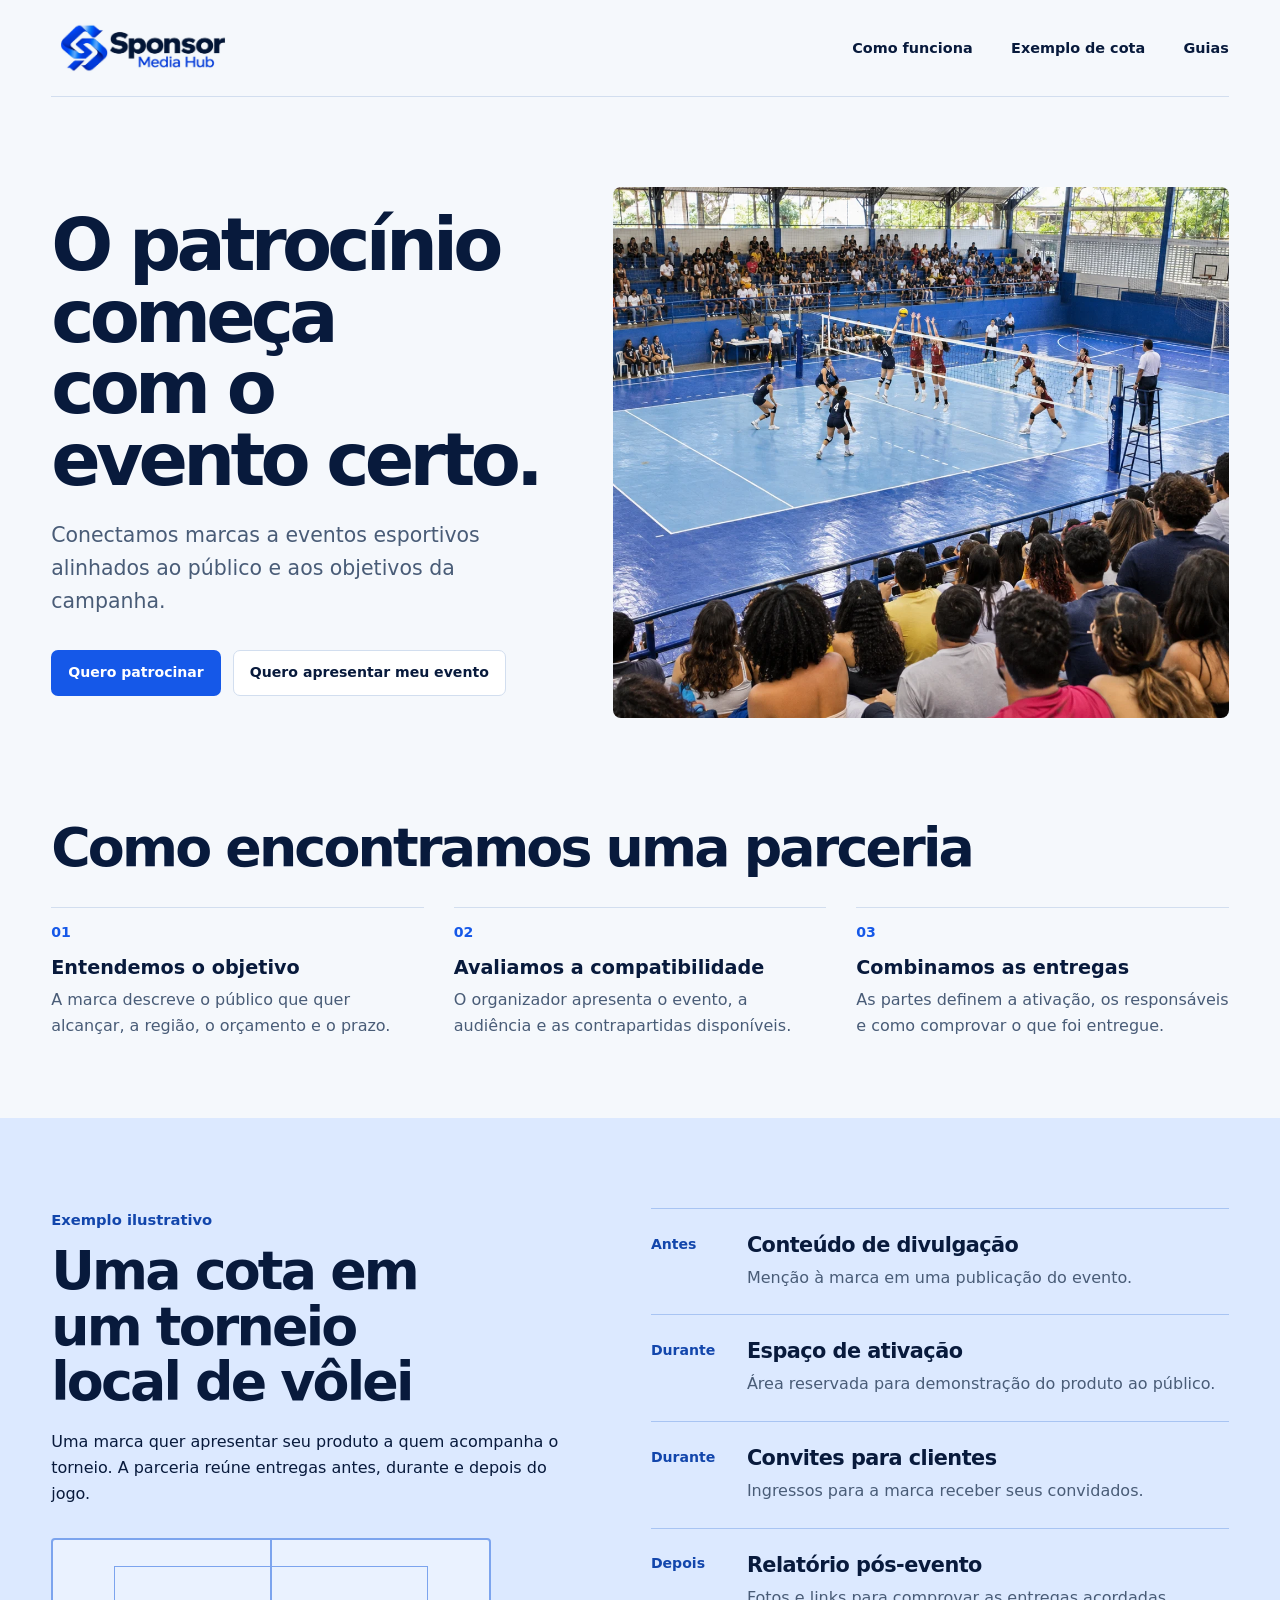
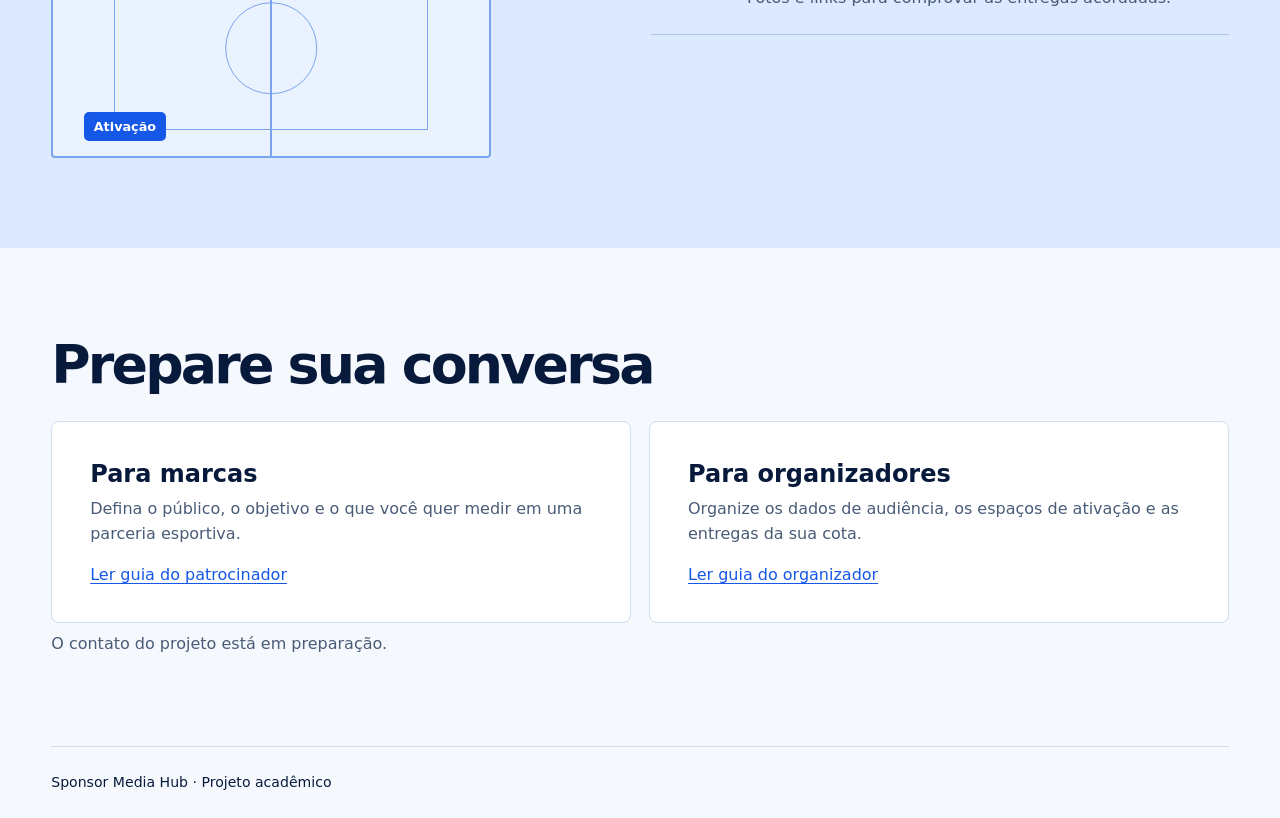
==== index.html @ 868feae4 "Create Sponsor Media Hub academic landing page" ====
<!doctype html>
<html lang="pt-BR">
<head>
  <meta charset="utf-8">
  <meta name="viewport" content="width=device-width, initial-scale=1">
  <meta name="description" content="Projeto acadêmico que aproxima marcas e organizadores de eventos esportivos com objetivos compatíveis.">
  <meta property="og:title" content="Sponsor Media Hub">
  <meta property="og:description" content="Conectamos marcas a eventos esportivos alinhados aos seus objetivos.">
  <meta name="theme-color" content="#f5f8fc">
  <title>Sponsor Media Hub | Patrocínio esportivo</title>
  <link rel="icon" href="assets/logo.jpg" type="image/jpeg">
  <link rel="stylesheet" href="styles.css">
  <script src="config.js" defer></script>
  <script src="site.js" defer></script>
</head>
<body>
  <a class="skip" href="#conteudo">Ir para o conteúdo</a>
  <header class="top">
    <a href="./" aria-label="Sponsor Media Hub, início"><img src="assets/logo.jpg" alt="Sponsor Media Hub"></a>
    <nav aria-label="Navegação principal">
      <a href="#como">Como funciona</a><a href="#cota">Exemplo de cota</a><a href="#guias">Guias</a>
    </nav>
  </header>
  <main id="conteudo">
    <section class="hero wrap" aria-labelledby="titulo">
      <div class="hero-copy">
        <h1>O patrocínio começa com o evento certo.</h1>
        <p>Conectamos marcas a eventos esportivos alinhados ao público e aos objetivos da campanha.</p>
        <div class="actions">
          <a class="button primary" href="#patrocinador">Quero patrocinar</a>
          <a class="button secondary" href="#organizador">Quero apresentar meu evento</a>
        </div>
      </div>
      <figure class="hero-photo">
        <img src="assets/volei.webp" alt="Partida de vôlei em uma quadra coberta, com público nas arquibancadas" width="1200" height="800" fetchpriority="high">
      </figure>
    </section>

    <section class="how wrap" id="como">
      <h2>Como encontramos uma parceria</h2>
      <ol class="steps">
        <li><strong>Entendemos o objetivo</strong><p>A marca descreve o público que quer alcançar, a região, o orçamento e o prazo.</p></li>
        <li><strong>Avaliamos a compatibilidade</strong><p>O organizador apresenta o evento, a audiência e as contrapartidas disponíveis.</p></li>
        <li><strong>Combinamos as entregas</strong><p>As partes definem a ativação, os responsáveis e como comprovar o que foi entregue.</p></li>
      </ol>
    </section>

    <section class="sample" id="cota" aria-labelledby="cota-titulo">
      <div class="wrap sample-grid">
        <div>
          <p class="label">Exemplo ilustrativo</p>
          <h2 id="cota-titulo">Uma cota em um torneio local de vôlei</h2>
          <p>Uma marca quer apresentar seu produto a quem acompanha o torneio. A parceria reúne entregas antes, durante e depois do jogo.</p>
          <div class="court" aria-hidden="true"><span>Ativação</span></div>
        </div>
        <ol class="deliverables">
          <li><span>Antes</span><div><h3>Conteúdo de divulgação</h3><p>Menção à marca em uma publicação do evento.</p></div></li>
          <li><span>Durante</span><div><h3>Espaço de ativação</h3><p>Área reservada para demonstração do produto ao público.</p></div></li>
          <li><span>Durante</span><div><h3>Convites para clientes</h3><p>Ingressos para a marca receber seus convidados.</p></div></li>
          <li><span>Depois</span><div><h3>Relatório pós-evento</h3><p>Fotos e links para comprovar as entregas acordadas.</p></div></li>
        </ol>
      </div>
    </section>

    <section class="wrap guides" id="guias">
      <h2>Prepare sua conversa</h2>
      <div class="guide-grid">
        <article id="patrocinador">
          <h3>Para marcas</h3>
          <p>Defina o público, o objetivo e o que você quer medir em uma parceria esportiva.</p>
          <div class="actions"><a href="guia-patrocinador.html">Ler guia do patrocinador</a><a class="button primary" data-whatsapp="patrocinador" hidden>Conversar no WhatsApp</a></div>
        </article>
        <article id="organizador">
          <h3>Para organizadores</h3>
          <p>Organize os dados de audiência, os espaços de ativação e as entregas da sua cota.</p>
          <div class="actions"><a href="guia-organizador.html">Ler guia do organizador</a><a class="button primary" data-whatsapp="organizador" hidden>Conversar no WhatsApp</a></div>
        </article>
      </div>
      <p id="contact-status" hidden>O contato do projeto está em preparação.</p>
    </section>
  </main>
  <footer class="wrap">
    <p>Sponsor Media Hub · Projeto acadêmico</p>
    <div><a id="instagram" hidden>Instagram</a><button type="button" id="preferences" hidden>Preferências de privacidade</button></div>
  </footer>

  <dialog id="privacy" aria-labelledby="privacy-title">
    <form method="dialog">
      <h2 id="privacy-title">Preferências de privacidade</h2>
      <p>Você pode permitir ferramentas de análise e publicidade. O conteúdo e os links funcionam com qualquer escolha.</p>
      <label><input type="checkbox" name="analytics"> Análise de uso (Google Analytics e Microsoft Clarity)</label>
      <label><input type="checkbox" name="marketing"> Publicidade (Meta Pixel)</label>
      <div class="actions">
        <button value="reject" class="button secondary">Recusar opcionais</button>
        <button value="save" class="button primary">Salvar preferências</button>
      </div>
    </form>
  </dialog>
</body>
</html>
---- styles.css ----
:root{color-scheme:light;--paper:#f5f8fc;--navy:#081a3c;--blue:#1558e8;--ice:#dce9ff;--muted:#495c77;--line:#d2deef;--white:#fff;font-family:Inter,system-ui,sans-serif;color:var(--navy);background:var(--paper)}
*,*::before,*::after{box-sizing:border-box}
body{margin:0}
[hidden]{display:none!important}
a{color:var(--blue);text-underline-offset:.2em}
a:focus-visible,button:focus-visible{outline:3px solid var(--blue);outline-offset:5px}
img{display:block;width:100%;height:auto}
button{font:inherit;cursor:pointer}
h1,h2,h3,p,figure{margin:0}
p{line-height:1.6}
section,article{scroll-margin-top:1rem}
.wrap,.top{width:min(1344px,calc(100% - 8vw));margin-inline:auto}
.skip{position:absolute;top:1rem;left:1rem;z-index:2;background:white;padding:1rem;transform:translateY(-200%)}
.skip:focus{transform:none}
.top{display:flex;justify-content:space-between;align-items:center;gap:1rem;min-height:86px;border-bottom:1px solid var(--line)}
.top img{width:184px;mix-blend-mode:multiply}
.top nav{display:flex;gap:clamp(12px,3vw,42px);flex-wrap:wrap}
.top nav a{color:var(--navy);font-size:.9rem;font-weight:650;text-decoration:none}
.hero{display:grid;grid-template-columns:.9fr 1.1fr;gap:clamp(24px,4.5vw,72px);align-items:center;padding-block:clamp(48px,7vw,110px)}
h1{font-size:clamp(2.8rem,5.7vw,5.75rem);line-height:.98;letter-spacing:-.066em;max-width:10ch;text-wrap:balance}
h2{font-size:clamp(2rem,4.2vw,4rem);line-height:1.03;letter-spacing:-.052em;text-wrap:balance}
.hero p{font-size:clamp(1.04rem,1.6vw,1.3rem);margin-block:24px 32px;max-width:36ch;color:var(--muted)}
.hero-photo{background:var(--ice);border-radius:8px;overflow:hidden;aspect-ratio:1.16}
.hero-photo img{height:100%;object-fit:cover}
.actions{display:flex;align-items:center;flex-wrap:wrap;gap:12px}
.button{display:inline-flex;align-items:center;justify-content:center;padding:12px 16px;border:1px solid transparent;border-radius:7px;font-weight:700;text-decoration:none;font-size:.88rem;line-height:1.3;min-height:46px;text-align:center}
.primary{background:var(--blue);color:white}
.primary:hover{background:#1046bc}
.secondary{color:var(--navy);background:var(--white);border-color:var(--line)}
.secondary:hover{border-color:var(--blue)}
.how{padding-block:12px 80px}
.steps{display:grid;grid-template-columns:repeat(3,1fr);gap:30px;margin:32px 0 0;padding:0;list-style:none;counter-reset:step}
.steps li{counter-increment:step;border-top:1px solid var(--line);padding-top:16px}
.steps li::before{content:"0" counter(step);display:block;color:var(--blue);font-size:.88rem;font-weight:800;margin-bottom:16px}
.steps strong{font-size:1.2rem}
.steps p,.deliverables p,.guides p{margin-top:8px;color:var(--muted)}
.sample{background:var(--ice);padding-block:clamp(48px,7vw,100px)}
.sample-grid{display:grid;grid-template-columns:.95fr 1.05fr;gap:clamp(28px,6vw,95px)}
.sample h2{margin:12px 0 20px}
.sample .label{color:#1246ac;font-weight:750;font-size:.92rem}
.court{position:relative;width:min(100%,440px);aspect-ratio:2;margin-top:32px;border:2px solid #7ca4ee;border-radius:4px;background:linear-gradient(90deg,transparent calc(50% - 1px),#7ca4ee 0,#7ca4ee calc(50% + 1px),transparent 0),#eaf2ff}
.court::before{content:"";position:absolute;inset:12% 14%;border:1px solid #7ca4ee}
.court::after{content:"";position:absolute;left:50%;top:50%;width:21%;aspect-ratio:1;border:1px solid #7ca4ee;border-radius:50%;translate:-50% -50%}
.court span{position:absolute;left:7%;bottom:7%;background:var(--blue);color:white;padding:7px 10px;border-radius:5px;font-size:.8rem;font-weight:750}
.deliverables{list-style:none;padding:0;margin:0}
.deliverables li{display:grid;grid-template-columns:82px 1fr;gap:14px;padding:24px 0;border-top:1px solid #a8c4f3}
.deliverables li:last-child{border-bottom:1px solid #a8c4f3}
.deliverables span{color:#1246ac;font-size:.88rem;font-weight:750;padding-top:.2em}
.deliverables h3{font-size:1.3rem;letter-spacing:-.025em}
.guides{padding-block:clamp(48px,7vw,100px)}
.guide-grid{display:grid;grid-template-columns:1fr 1fr;gap:18px;margin-top:28px}
.guides article{background:white;border:1px solid var(--line);border-radius:8px;padding:clamp(20px,3vw,38px)}
.guides h3{font-size:1.5rem}
.guides .actions{margin-top:18px}
footer{display:flex;justify-content:space-between;gap:12px;flex-wrap:wrap;padding:24px 0;border-top:1px solid var(--line);font-size:.88rem}
footer div{display:flex;gap:16px}
footer button{border:0;padding:0;background:transparent;color:var(--blue);text-decoration:underline;text-underline-offset:.2em}
dialog{width:min(530px,calc(100% - 32px));border:1px solid var(--line);border-radius:12px;padding:24px;color:var(--navy)}
dialog::backdrop{background:#081a3c66}
dialog h2{font-size:1.65rem;margin-bottom:10px}
dialog label{display:block;margin:15px 0}
@media(max-width:850px){.hero,.sample-grid{grid-template-columns:1fr}.hero h1{max-width:14ch}.hero-photo{aspect-ratio:1.55}.how{padding-top:0}}
@media(max-width:570px){.top{align-items:flex-start;flex-direction:column;justify-content:center;padding:12px 0}.top img{width:150px}.top nav{gap:16px}.top nav a{font-size:.8rem}.steps,.guide-grid{grid-template-columns:1fr}.deliverables li{grid-template-columns:65px 1fr;gap:9px}.hero{padding-block:40px}}
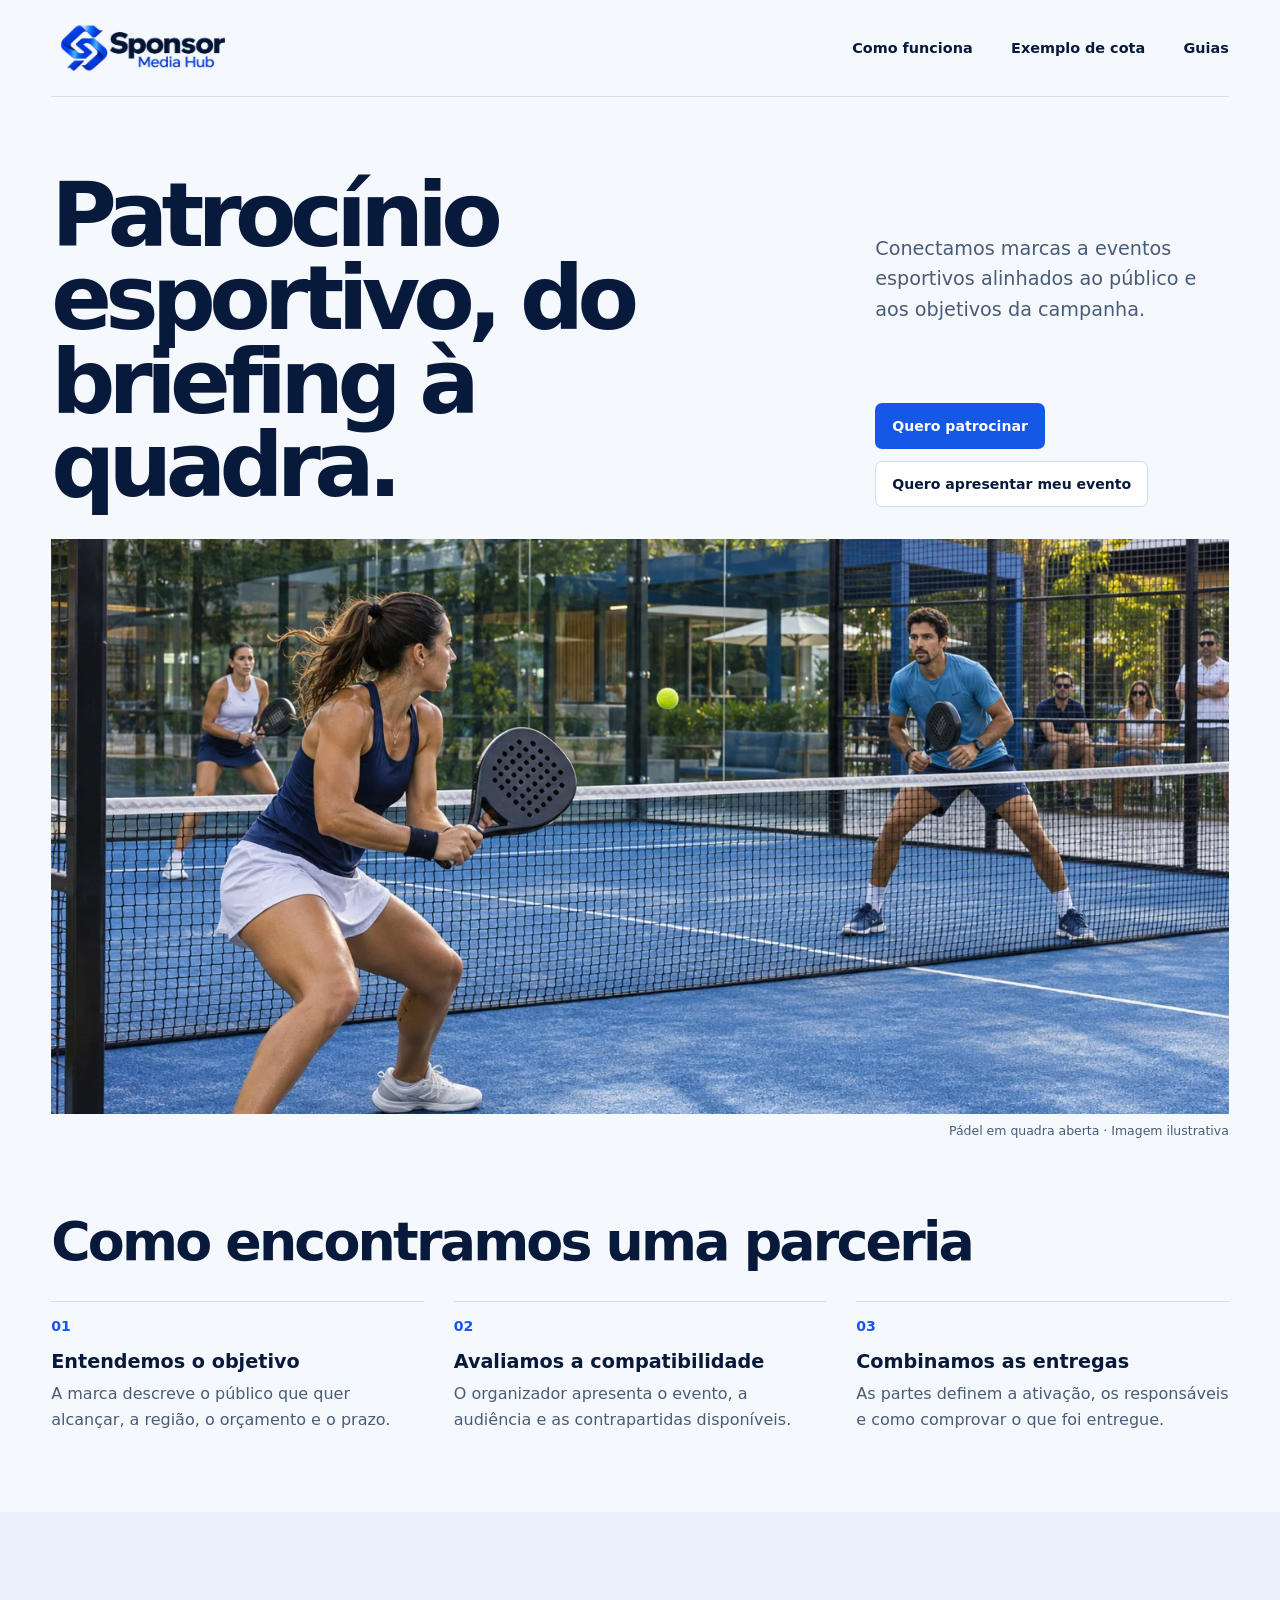
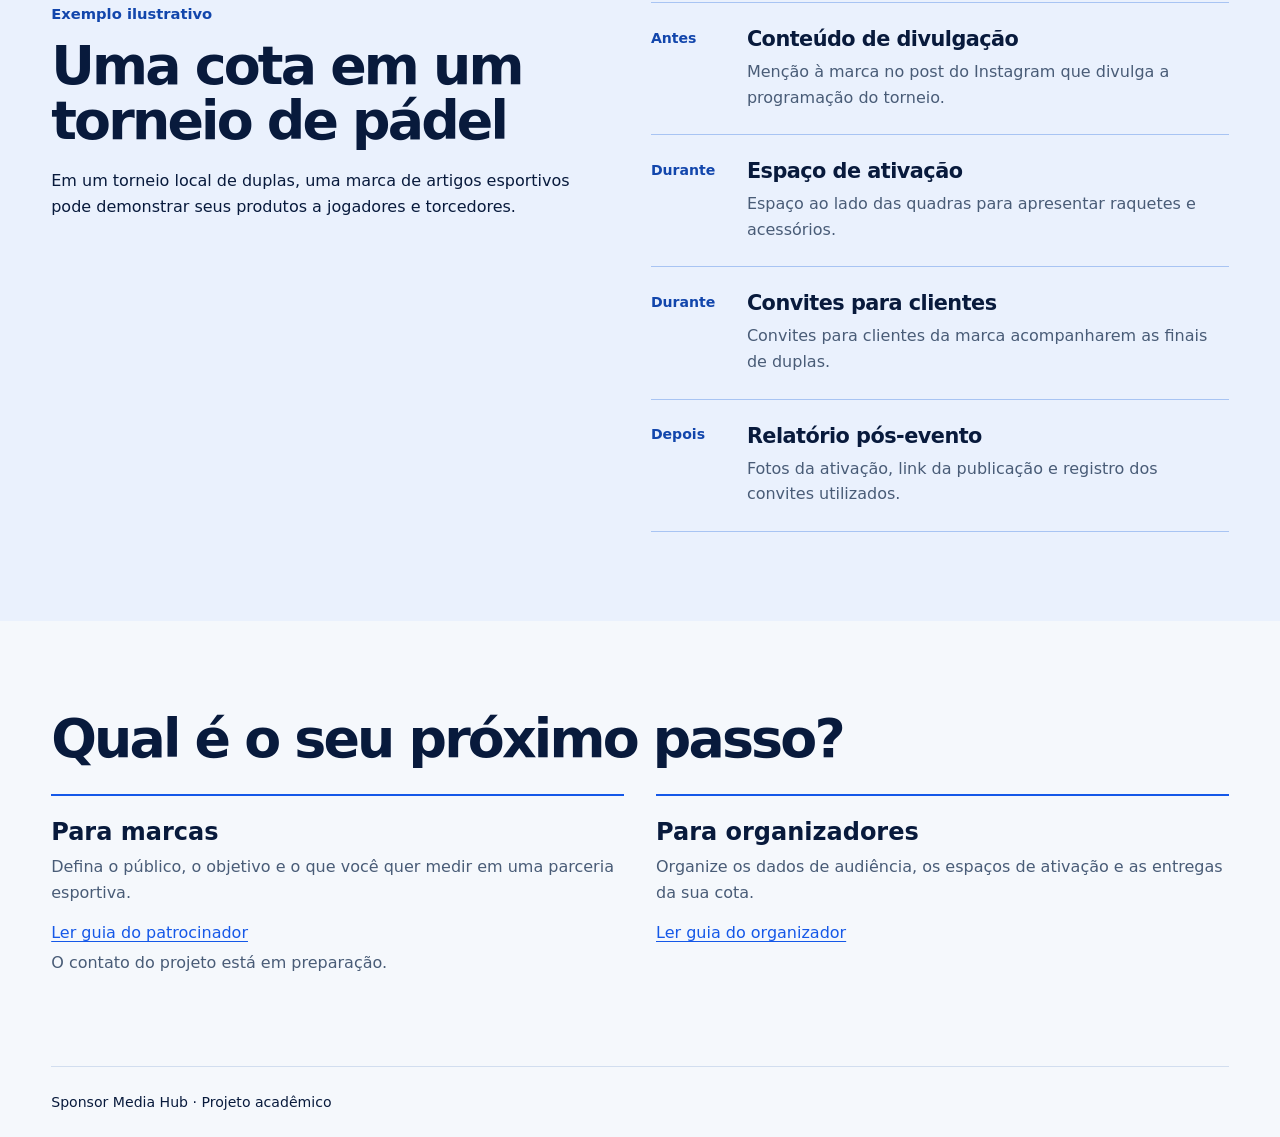
==== commit 3f268657: "Refine editorial landing page and feature padel" ====
--- a/index.html
+++ b/index.html
@@ -24,7 +24,7 @@
   <main id="conteudo">
     <section class="hero wrap" aria-labelledby="titulo">
       <div class="hero-copy">
-        <h1>O patrocínio começa com o evento certo.</h1>
+        <h1>Patrocínio esportivo, do briefing à quadra.</h1>
         <p>Conectamos marcas a eventos esportivos alinhados ao público e aos objetivos da campanha.</p>
         <div class="actions">
           <a class="button primary" href="#patrocinador">Quero patrocinar</a>
@@ -32,7 +32,8 @@
         </div>
       </div>
       <figure class="hero-photo">
-        <img src="assets/volei.webp" alt="Partida de vôlei em uma quadra coberta, com público nas arquibancadas" width="1200" height="800" fetchpriority="high">
+        <img src="assets/padel.webp" alt="Jogadores disputam um ponto em uma quadra de pádel ao ar livre" width="1440" height="960" fetchpriority="high">
+        <figcaption>Pádel em quadra aberta · Imagem ilustrativa</figcaption>
       </figure>
     </section>
 
@@ -49,21 +50,20 @@
       <div class="wrap sample-grid">
         <div>
           <p class="label">Exemplo ilustrativo</p>
-          <h2 id="cota-titulo">Uma cota em um torneio local de vôlei</h2>
-          <p>Uma marca quer apresentar seu produto a quem acompanha o torneio. A parceria reúne entregas antes, durante e depois do jogo.</p>
-          <div class="court" aria-hidden="true"><span>Ativação</span></div>
+          <h2 id="cota-titulo">Uma cota em um torneio de pádel</h2>
+          <p>Em um torneio local de duplas, uma marca de artigos esportivos pode demonstrar seus produtos a jogadores e torcedores.</p>
         </div>
         <ol class="deliverables">
-          <li><span>Antes</span><div><h3>Conteúdo de divulgação</h3><p>Menção à marca em uma publicação do evento.</p></div></li>
-          <li><span>Durante</span><div><h3>Espaço de ativação</h3><p>Área reservada para demonstração do produto ao público.</p></div></li>
-          <li><span>Durante</span><div><h3>Convites para clientes</h3><p>Ingressos para a marca receber seus convidados.</p></div></li>
-          <li><span>Depois</span><div><h3>Relatório pós-evento</h3><p>Fotos e links para comprovar as entregas acordadas.</p></div></li>
+          <li><span>Antes</span><div><h3>Conteúdo de divulgação</h3><p>Menção à marca no post do Instagram que divulga a programação do torneio.</p></div></li>
+          <li><span>Durante</span><div><h3>Espaço de ativação</h3><p>Espaço ao lado das quadras para apresentar raquetes e acessórios.</p></div></li>
+          <li><span>Durante</span><div><h3>Convites para clientes</h3><p>Convites para clientes da marca acompanharem as finais de duplas.</p></div></li>
+          <li><span>Depois</span><div><h3>Relatório pós-evento</h3><p>Fotos da ativação, link da publicação e registro dos convites utilizados.</p></div></li>
         </ol>
       </div>
     </section>
 
     <section class="wrap guides" id="guias">
-      <h2>Prepare sua conversa</h2>
+      <h2>Qual é o seu próximo passo?</h2>
       <div class="guide-grid">
         <article id="patrocinador">
           <h3>Para marcas</h3>
--- a/styles.css
+++ b/styles.css
@@ -16,12 +16,13 @@
 .top img{width:184px;mix-blend-mode:multiply}
 .top nav{display:flex;gap:clamp(12px,3vw,42px);flex-wrap:wrap}
 .top nav a{color:var(--navy);font-size:.9rem;font-weight:650;text-decoration:none}
-.hero{display:grid;grid-template-columns:.9fr 1.1fr;gap:clamp(24px,4.5vw,72px);align-items:center;padding-block:clamp(48px,7vw,110px)}
-h1{font-size:clamp(2.8rem,5.7vw,5.75rem);line-height:.98;letter-spacing:-.066em;max-width:10ch;text-wrap:balance}
+ .hero{padding-block:clamp(40px,6vw,88px) 64px}
+.hero-copy{display:grid;grid-template-columns:minmax(0,2.15fr) minmax(15rem,1fr);column-gap:clamp(24px,5vw,80px);align-items:end;margin-bottom:32px}
+h1{grid-row:span 2;font-size:clamp(3.25rem,7vw,7.25rem);line-height:.93;letter-spacing:-.075em;max-width:13ch}
 h2{font-size:clamp(2rem,4.2vw,4rem);line-height:1.03;letter-spacing:-.052em;text-wrap:balance}
-.hero p{font-size:clamp(1.04rem,1.6vw,1.3rem);margin-block:24px 32px;max-width:36ch;color:var(--muted)}
-.hero-photo{background:var(--ice);border-radius:8px;overflow:hidden;aspect-ratio:1.16}
-.hero-photo img{height:100%;object-fit:cover}
+.hero p{font-size:clamp(1.04rem,1.6vw,1.2rem);max-width:32ch;color:var(--muted);margin-bottom:18px}
+.hero-photo img{aspect-ratio:2.05;object-fit:cover;object-position:center 54%;background:var(--ice)}
+.hero-photo figcaption{padding-top:9px;font-size:.78rem;color:var(--muted);text-align:right}
 .actions{display:flex;align-items:center;flex-wrap:wrap;gap:12px}
 .button{display:inline-flex;align-items:center;justify-content:center;padding:12px 16px;border:1px solid transparent;border-radius:7px;font-weight:700;text-decoration:none;font-size:.88rem;line-height:1.3;min-height:46px;text-align:center}
 .primary{background:var(--blue);color:white}
@@ -34,22 +35,18 @@
 .steps li::before{content:"0" counter(step);display:block;color:var(--blue);font-size:.88rem;font-weight:800;margin-bottom:16px}
 .steps strong{font-size:1.2rem}
 .steps p,.deliverables p,.guides p{margin-top:8px;color:var(--muted)}
-.sample{background:var(--ice);padding-block:clamp(48px,7vw,100px)}
+.sample{background:#eaf1fd;padding-block:clamp(48px,7vw,100px)}
 .sample-grid{display:grid;grid-template-columns:.95fr 1.05fr;gap:clamp(28px,6vw,95px)}
 .sample h2{margin:12px 0 20px}
 .sample .label{color:#1246ac;font-weight:750;font-size:.92rem}
-.court{position:relative;width:min(100%,440px);aspect-ratio:2;margin-top:32px;border:2px solid #7ca4ee;border-radius:4px;background:linear-gradient(90deg,transparent calc(50% - 1px),#7ca4ee 0,#7ca4ee calc(50% + 1px),transparent 0),#eaf2ff}
-.court::before{content:"";position:absolute;inset:12% 14%;border:1px solid #7ca4ee}
-.court::after{content:"";position:absolute;left:50%;top:50%;width:21%;aspect-ratio:1;border:1px solid #7ca4ee;border-radius:50%;translate:-50% -50%}
-.court span{position:absolute;left:7%;bottom:7%;background:var(--blue);color:white;padding:7px 10px;border-radius:5px;font-size:.8rem;font-weight:750}
 .deliverables{list-style:none;padding:0;margin:0}
 .deliverables li{display:grid;grid-template-columns:82px 1fr;gap:14px;padding:24px 0;border-top:1px solid #a8c4f3}
 .deliverables li:last-child{border-bottom:1px solid #a8c4f3}
 .deliverables span{color:#1246ac;font-size:.88rem;font-weight:750;padding-top:.2em}
 .deliverables h3{font-size:1.3rem;letter-spacing:-.025em}
 .guides{padding-block:clamp(48px,7vw,100px)}
-.guide-grid{display:grid;grid-template-columns:1fr 1fr;gap:18px;margin-top:28px}
-.guides article{background:white;border:1px solid var(--line);border-radius:8px;padding:clamp(20px,3vw,38px)}
+.guide-grid{display:grid;grid-template-columns:1fr 1fr;gap:32px;margin-top:28px}
+.guides article{border-top:2px solid var(--blue);padding:22px 0 0}
 .guides h3{font-size:1.5rem}
 .guides .actions{margin-top:18px}
 footer{display:flex;justify-content:space-between;gap:12px;flex-wrap:wrap;padding:24px 0;border-top:1px solid var(--line);font-size:.88rem}
@@ -59,6 +56,19 @@
 dialog::backdrop{background:#081a3c66}
 dialog h2{font-size:1.65rem;margin-bottom:10px}
 dialog label{display:block;margin:15px 0}
-@media(max-width:850px){.hero,.sample-grid{grid-template-columns:1fr}.hero h1{max-width:14ch}.hero-photo{aspect-ratio:1.55}.how{padding-top:0}}
-@media(max-width:570px){.top{align-items:flex-start;flex-direction:column;justify-content:center;padding:12px 0}.top img{width:150px}.top nav{gap:16px}.top nav a{font-size:.8rem}.steps,.guide-grid{grid-template-columns:1fr}.deliverables li{grid-template-columns:65px 1fr;gap:9px}.hero{padding-block:40px}}
-
+@media(max-width:850px){
+  .hero-copy,.sample-grid{grid-template-columns:1fr;gap:18px}
+  .hero h1{grid-row:auto}
+  .hero p{margin-bottom:0}
+  .hero-photo img{aspect-ratio:1.55}
+  .how{padding-top:0}
+}
+@media(max-width:570px){
+  .top{align-items:flex-start;flex-direction:column;justify-content:center;padding:12px 0}
+  .top img{width:150px}
+  .top nav{gap:16px}
+  .top nav a{font-size:.8rem}
+  .steps,.guide-grid{grid-template-columns:1fr}
+  .deliverables li{grid-template-columns:65px 1fr;gap:9px}
+  .hero{padding-block:40px}
+}
